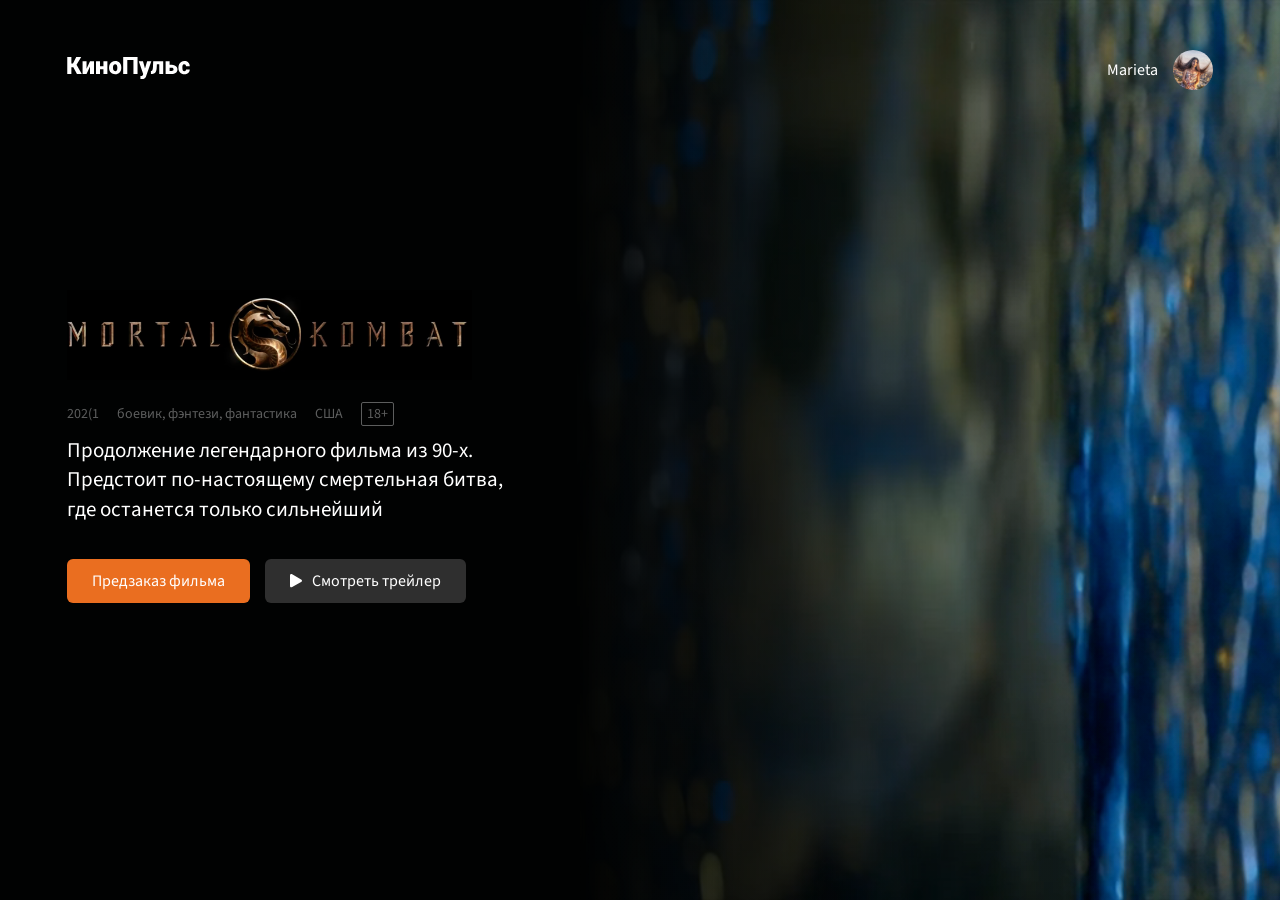
==== index.html @ c6d4533d "Add files via upload" ====
<!DOCTYPE html>
<html lang="en">
<head>
  <meta charset="UTF-8">
  <meta http-equiv="X-UA-Compatible" content="IE=edge">
  <meta name="viewport" content="width=device-width, initial-scale=1.0">
  <title>KinoPlus</title>
  <link rel="preconnect" href="https://fonts.gstatic.com">
  <link href="https://fonts.googleapis.com/css2?family=Source+Sans+Pro&display=swap" rel="stylesheet">
  <link rel="stylesheet" href="css/animate.css">
  <link rel="stylesheet" href="css/normalize.css">
  <link rel="stylesheet" href="css/style.css">
</head>
<body class="animated fadeInRight">
    <div  id="app" class="app">
      <header class="header animated fadeInDown">
        <a href="#" class="logo animated fadeInDown">
          <img src="img/КиноПульс.svg" alt="logo: KinoPlus">
        </a>
        <a href="#" class="user animated fadeInDown">
          <span class="username">Marieta</span>
          <img src="img/2.jpg" alt="userphoto" class="userphoto">
        </a>
      </header>
      <section class="offer animated fadeInLeft">
        <img src="img/film-logo.svg" alt="film-logo" class="film-logo animated fadeInLeft">
        <div class="subtitle">
          <span class="subtitle-elements animated fadeInLeft">202(1</span>
          <span class="subtitle-elements animated fadeInLeft">боевик, фэнтези, фантастика</span>
          <span class="subtitle-elements animated fadeInLeft">США</span>
          <span class="subtitle-elements animated fadeInLeft">18+</span>
        </div>
        <p class="description animated fadeInLeft">Продолжение легендарного фильма из 90-х. Предстоит по-настоящему смертельная битва, где
          останется только сильнейший</p>
        <div class="button-group animated fadeInLeft">
          <button class="first animated fadeInLeft">
            <div>
              Предзаказ фильма
            </div>
          </button>
          <button class="second animated fadeInLeft">
            <img src="img/Vector.svg" alt="logo: play" class="play">
            <div class="button-text">
              Смотреть трейлер
            </div>
          </button>
        </div>
      </section>
    </div>
    <script src="js/jquery-3.6.0.min.js">
    </script>
    <script src="https://code.jquery.com/jquery-3.6.0.min.js"integrity="sha256-/xUj+3OJU5yExlq6GSYGSHk7tPXikynS7ogEvDej/m4=" crossorigin="anonymous">
    </script>
    <script src="js/jquery.vide.min.js"></script>
    <script src="js/main.js"></script>
</body>
</html>
---- css/style.css ----
* {
  box-sizing: border-box;
  font-family: "Source Sans Pro";
  margin: 0;
  padding: 0;
}
body {
  background: #000;
}
.app {
  background: linear-gradient(
    90deg,
    #010202 0%,
    #010202 45%,
    rgba(1, 2, 2, 0.2) 90.9%
  );
  min-height: 100vh;
  color: white;
}
.header {
  width: 90%;
  max-width: 1146px;
  margin: auto;
  margin-bottom: 0;
  padding: 50px 0;
  display: flex;
  justify-content: space-between;
  align-items: center;
}
.logo {
  display: block;
}
.user {
  display: flex;
  align-items: center;
  text-decoration: none;
}
.username {
  font-size: 16px;
  color: #fff;
  line-height: 20px;
  padding-right: 15px;
}
.userphoto {
  width: 40px;
  height: 40px;
  border: none;
  border-radius: 50%;
}
.offer {
  width: 90%;
  max-width: 1146px;
  margin: auto;
  margin-top: 150px;
}
.subtitle {
  color: #e5e5e5;
  opacity: 0.4;
  font-size: 16px;
  line-height: 140%;
  margin-top: 18px;
}
.subtitle-elements {
  margin-right: 15px;
  font-size: 14px;
}
.subtitle-elements:last-child {
  border: 1px solid #e5e5e5;
  padding: 1px 5px;
  border-radius: 2px;
}
.description {
  color: #ffffff;
  font-size: 21px;
  line-height: 140%;
  margin-top: 10px;
  max-width: 460px;
}
.button-group {
  margin-top: 35px;
  font-size: 16px;
  line-height: 140%;
  display: flex;
}
.first {
  background: #ea6e20;
  border: none;
  border-radius: 6px;
  color: #fff;
  margin-right: 15px;
  height: 44px;
  max-width: 203px;
  display: flex;
  align-items: center;
  padding: 12px 25px;
  cursor: pointer;
}
.second {
  background: #2f2f2f;
  border: none;
  border-radius: 6px;
  color: #fff;
  height: 44px;
  max-width: 203px;
  display: flex;
  align-items: center;
  padding: 12px 25px;
  cursor: pointer;
}
.play {
  margin-right: 10px;
}
@media (max-width: 786px) {
  video {
    display: none;
  }
  .app {
    height: auto;
    padding-bottom: 65%;
    background: url(../img/cover-image.jpg) no-repeat bottom center / 50%;
  }

  .offer {
    margin-top: 30px;
    display: flex;
    align-items: center;
    flex-direction: column;
    justify-content: start;
  }
  .description {
    font-size: 16px;
    max-width: 333px;
  }
  .film-logo {
    max-width: 100%;
  }
  .subtitle-elements {
    flex-wrap: wrap;
    margin-bottom: 10px;
  }
}
@media (max-width: 576px) {
  .username,
  .button-text {
    display: none;
  }
  .play {
    margin-right: 0;
  }
}
@media (max-width: 420px) {
  .offer {
    align-items: start;
  }
}
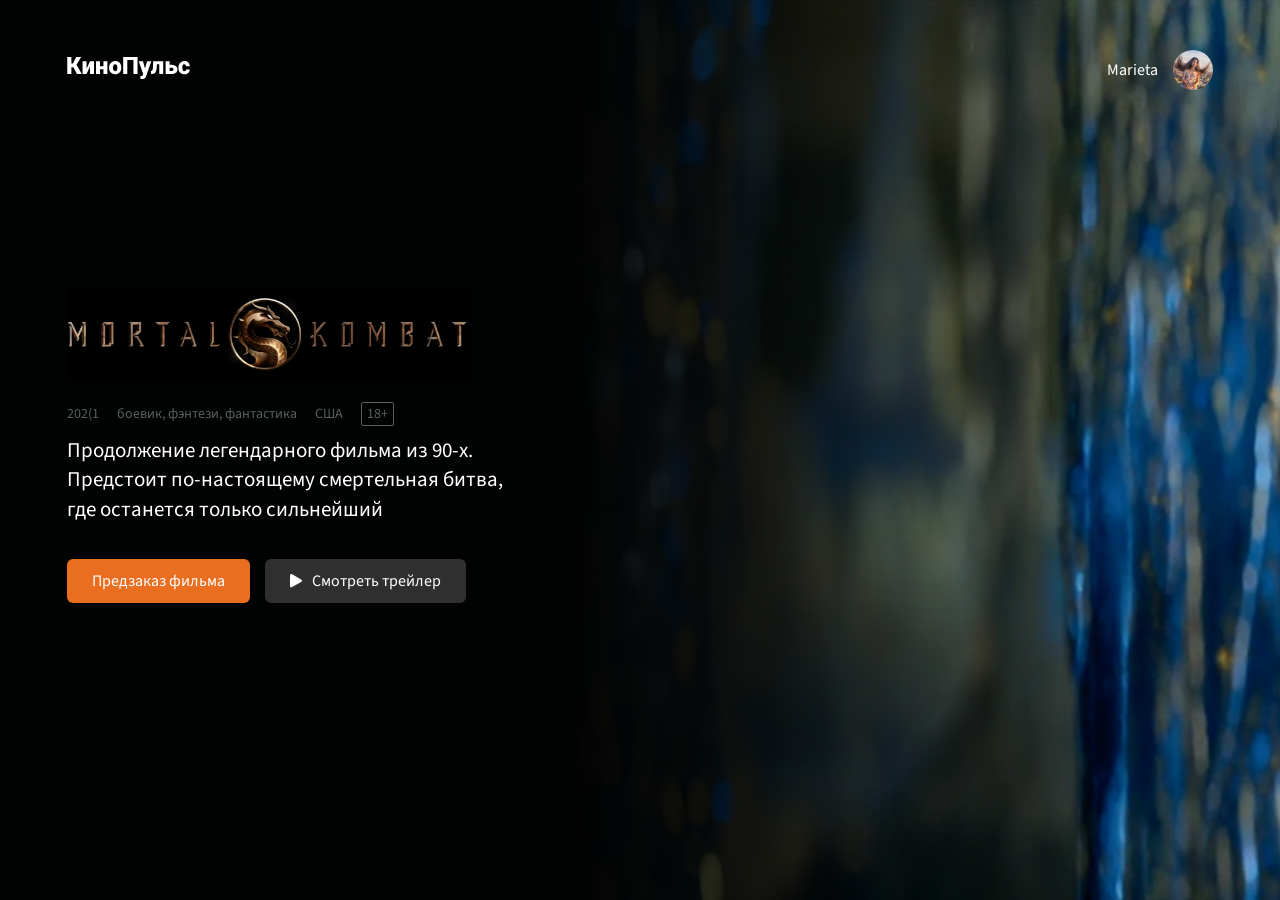
==== commit 1b51c980: "Update index.html" ====
--- a/index.html
+++ b/index.html
@@ -45,6 +45,7 @@
             </div>
           </button>
         </div>
+        <img src="/img/cover-image.jpg" alt="film cover img" class="img">
       </section>
     </div>
     <script src="js/jquery-3.6.0.min.js">
@@ -54,4 +55,4 @@
     <script src="js/jquery.vide.min.js"></script>
     <script src="js/main.js"></script>
 </body>
-</html>+</html>
--- a/css/style.css
+++ b/css/style.css
@@ -3,9 +3,15 @@
   font-family: "Source Sans Pro";
   margin: 0;
   padding: 0;
+  overflow: hidden;
+  overflow-x: hidden;
+  overflow-y: hidden;
 }
 body {
   background: #000;
+}
+.img {
+  display: none;
 }
 .app {
   background: linear-gradient(
@@ -114,10 +120,11 @@
   video {
     display: none;
   }
-  .app {
-    height: auto;
-    padding-bottom: 65%;
-    background: url(../img/cover-image.jpg) no-repeat bottom center / 50%;
+  .img {
+    width: 50%;
+    display: flex;
+    align-items: center;
+    margin-top: 30px;
   }
 
   .offer {
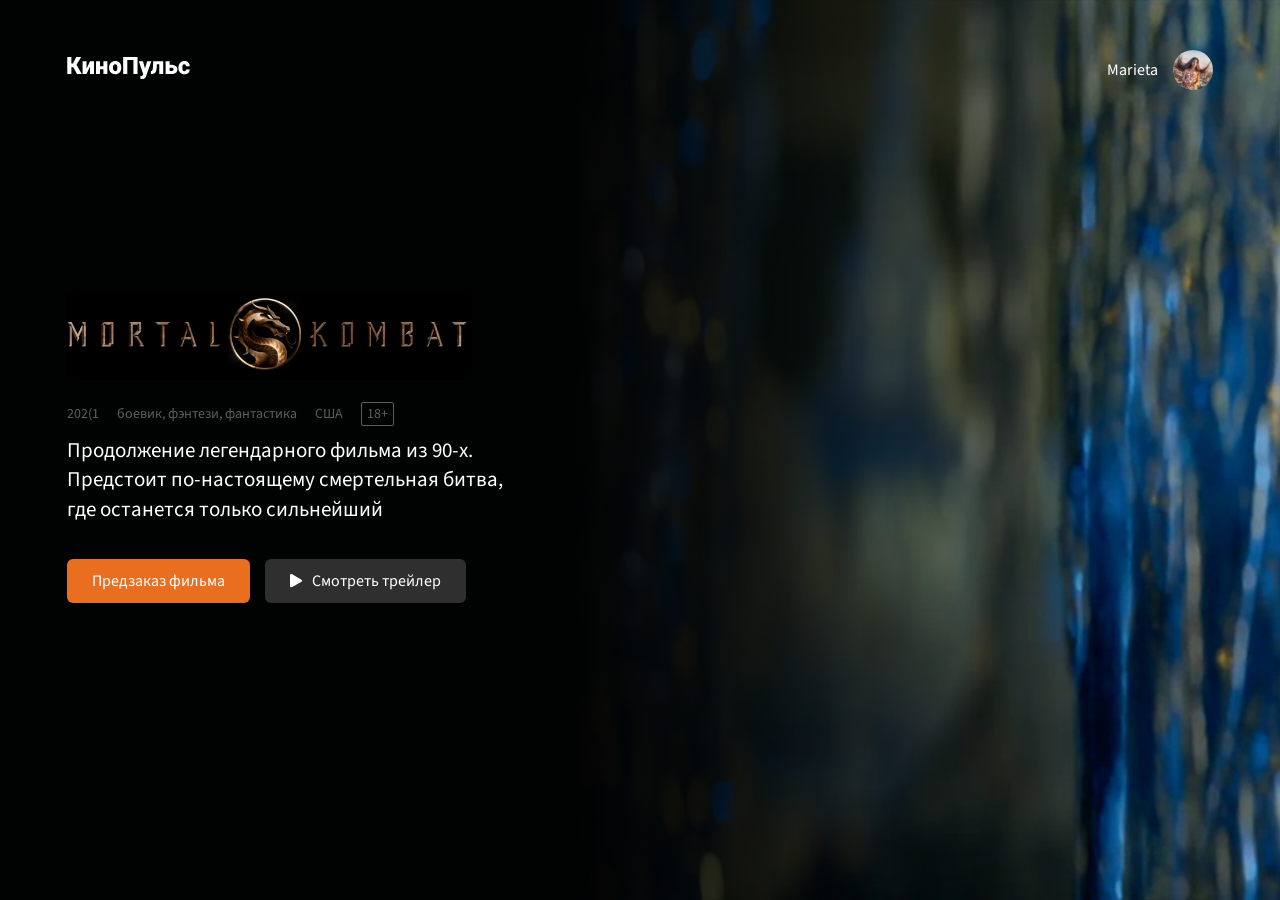
==== commit c707e86b: "Update index.html" ====
--- a/index.html
+++ b/index.html
@@ -45,7 +45,7 @@
             </div>
           </button>
         </div>
-        <img src="/img/cover-image.jpg" alt="film cover img" class="img">
+        <img src="img/cover-image.jpg" alt="film cover img" class="img">
       </section>
     </div>
     <script src="js/jquery-3.6.0.min.js">
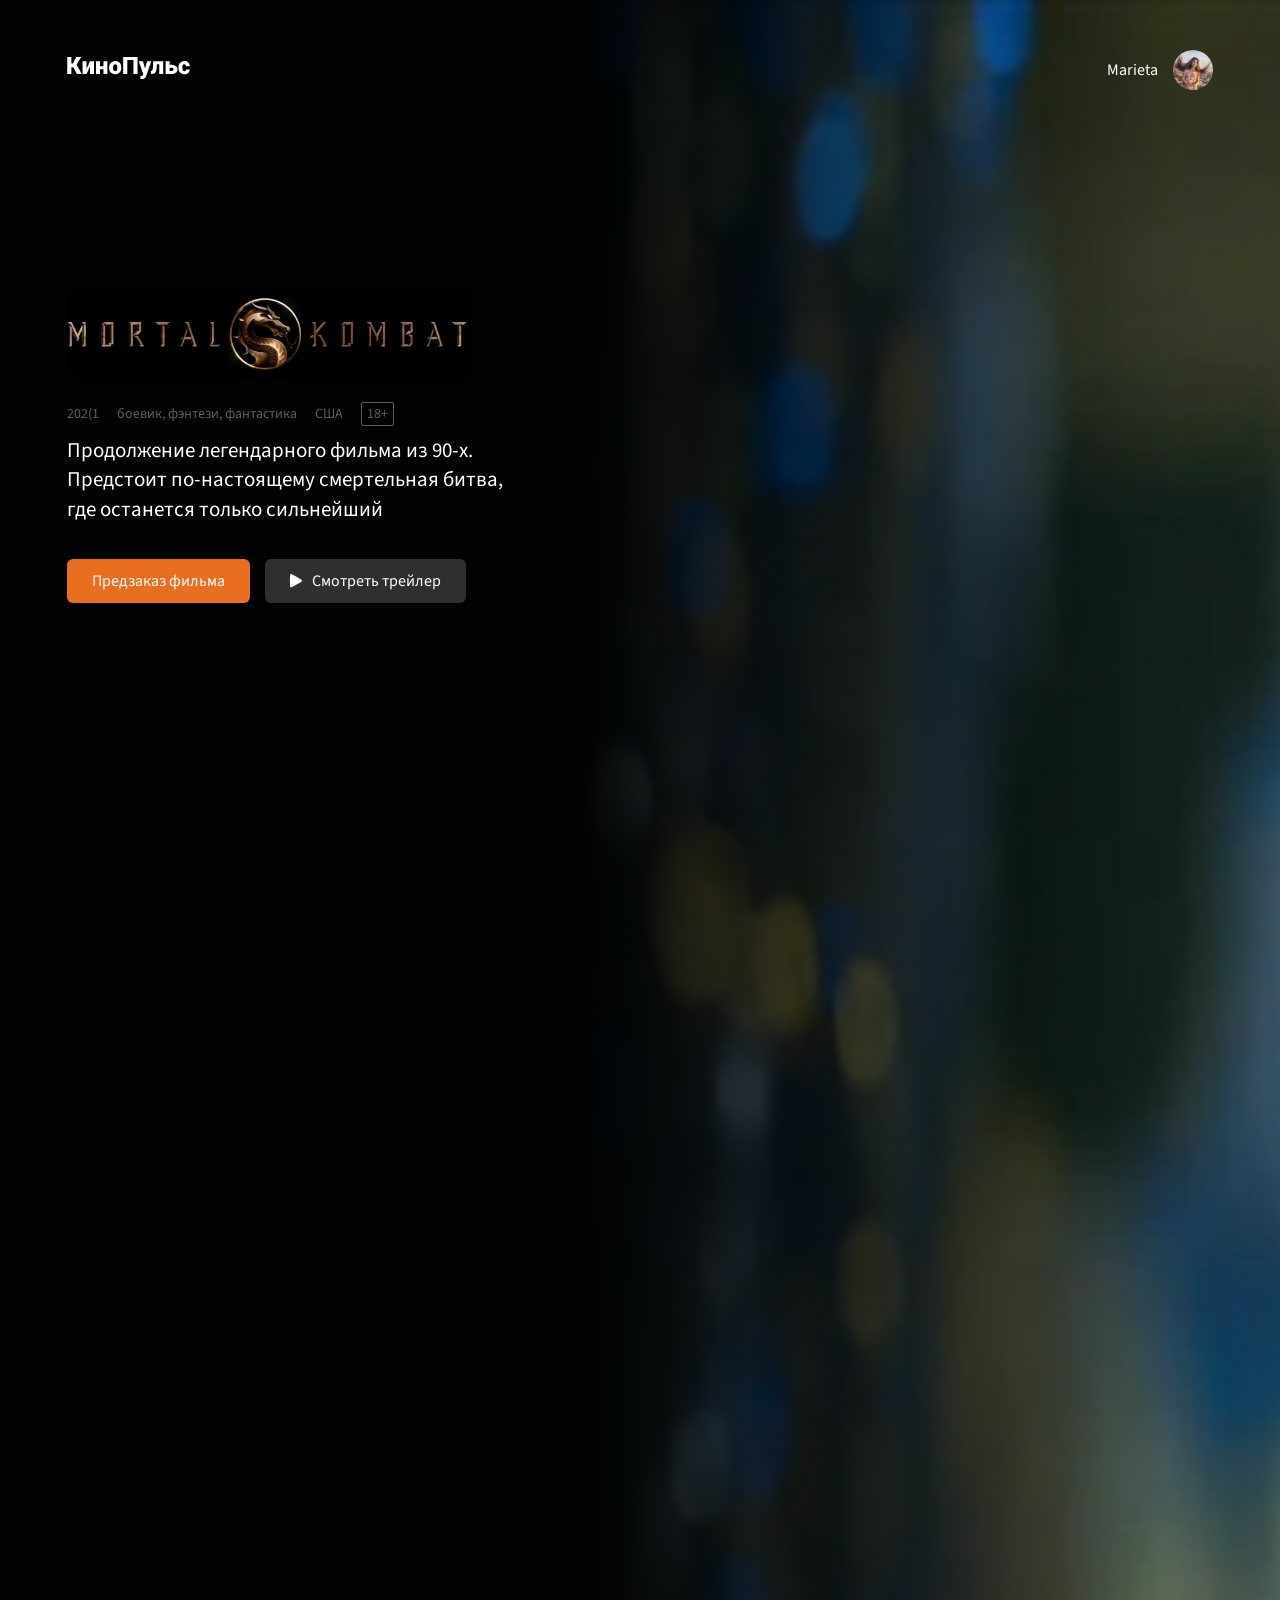
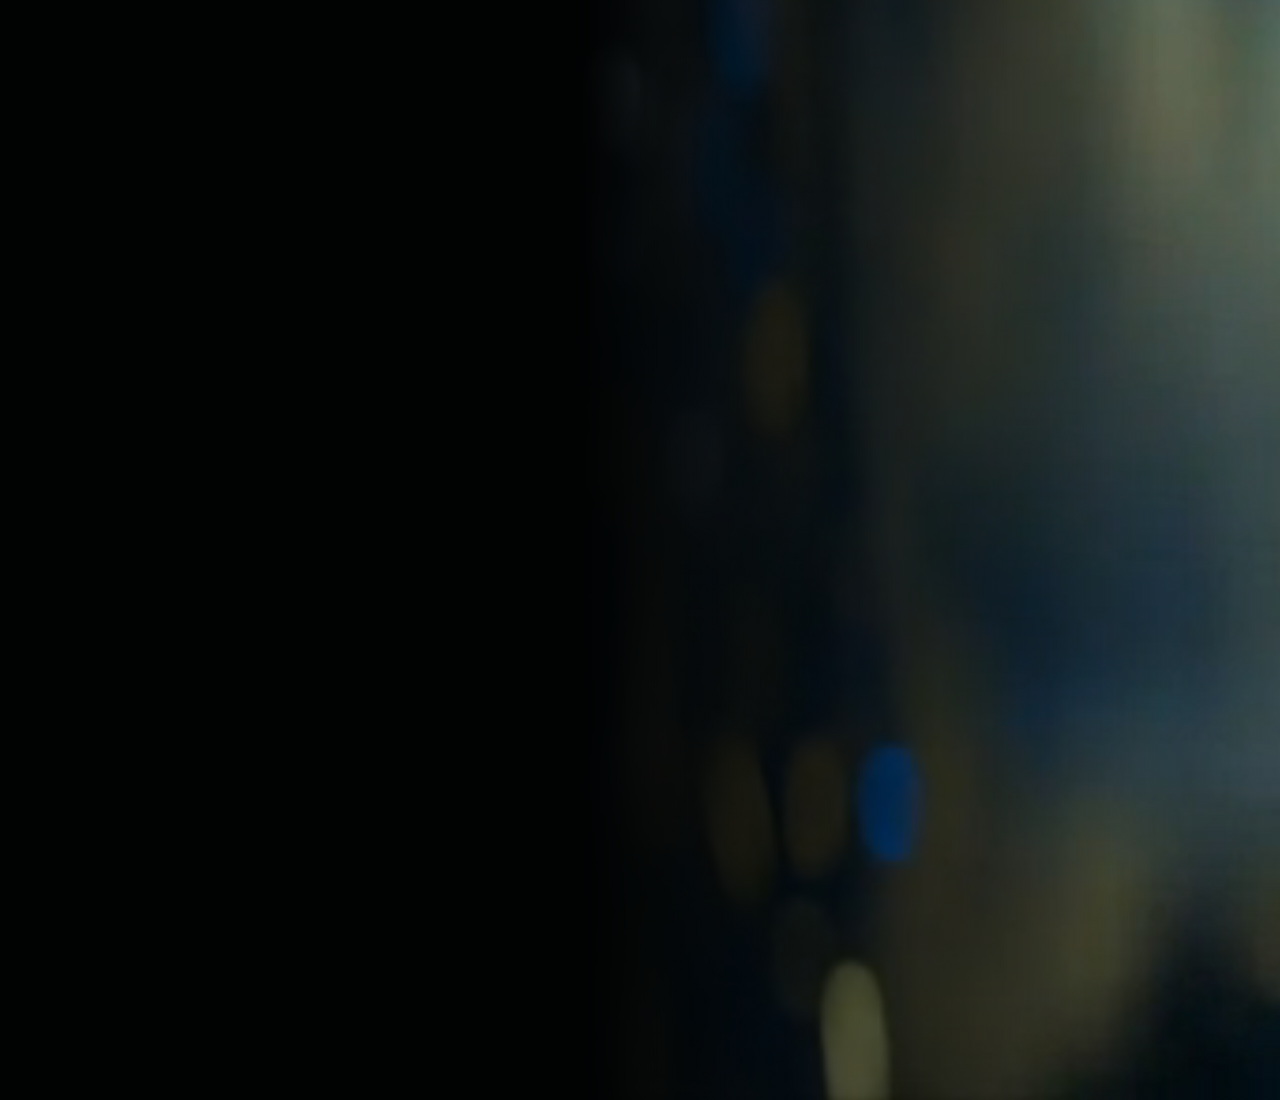
==== commit b3a014a6: "Update index.html" ====
--- a/index.html
+++ b/index.html
@@ -45,8 +45,8 @@
             </div>
           </button>
         </div>
-        <img src="img/cover-image.jpg" alt="film cover img" class="img">
       </section>
+      <img src="img/cover-image.jpg" alt="film cover img" class="img">
     </div>
     <script src="js/jquery-3.6.0.min.js">
     </script>
--- a/css/style.css
+++ b/css/style.css
@@ -20,7 +20,7 @@
     #010202 45%,
     rgba(1, 2, 2, 0.2) 90.9%
   );
-  min-height: 100vh;
+  min-height: 300vh;
   color: white;
 }
 .header {
@@ -124,7 +124,10 @@
     width: 50%;
     display: flex;
     align-items: center;
+    justify-content: center;
+    margin: auto;
     margin-top: 30px;
+    margin-bottom: 50px;
   }
 
   .offer {
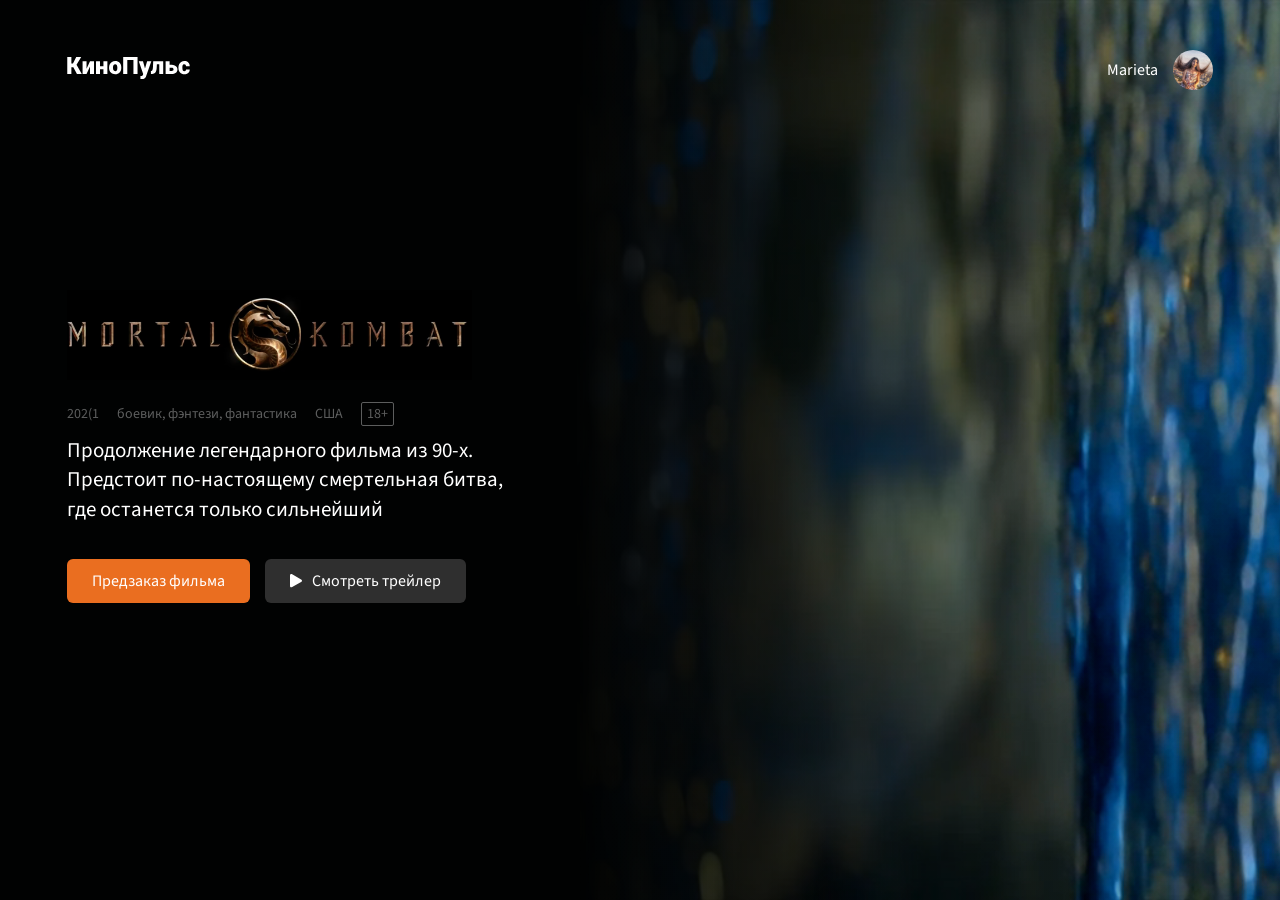
==== commit a3b5601d: "Update index.html" ====
--- a/index.html
+++ b/index.html
@@ -11,7 +11,7 @@
   <link rel="stylesheet" href="css/normalize.css">
   <link rel="stylesheet" href="css/style.css">
 </head>
-<body class="animated fadeInRight">
+<body>
     <div  id="app" class="app">
       <header class="header animated fadeInDown">
         <a href="#" class="logo animated fadeInDown">
@@ -46,7 +46,7 @@
           </button>
         </div>
       </section>
-      <img src="img/cover-image.jpg" alt="film cover img" class="img">
+      <img src="img/cover-image.jpg" alt="film cover img" class="img animated fadeInRight">
     </div>
     <script src="js/jquery-3.6.0.min.js">
     </script>
--- a/css/style.css
+++ b/css/style.css
@@ -3,12 +3,11 @@
   font-family: "Source Sans Pro";
   margin: 0;
   padding: 0;
-  overflow: hidden;
-  overflow-x: hidden;
-  overflow-y: hidden;
+
 }
 body {
   background: #000;
+  max-width: 100%;
 }
 .img {
   display: none;
@@ -20,7 +19,7 @@
     #010202 45%,
     rgba(1, 2, 2, 0.2) 90.9%
   );
-  min-height: 300vh;
+  min-height: 100vh;
   color: white;
 }
 .header {
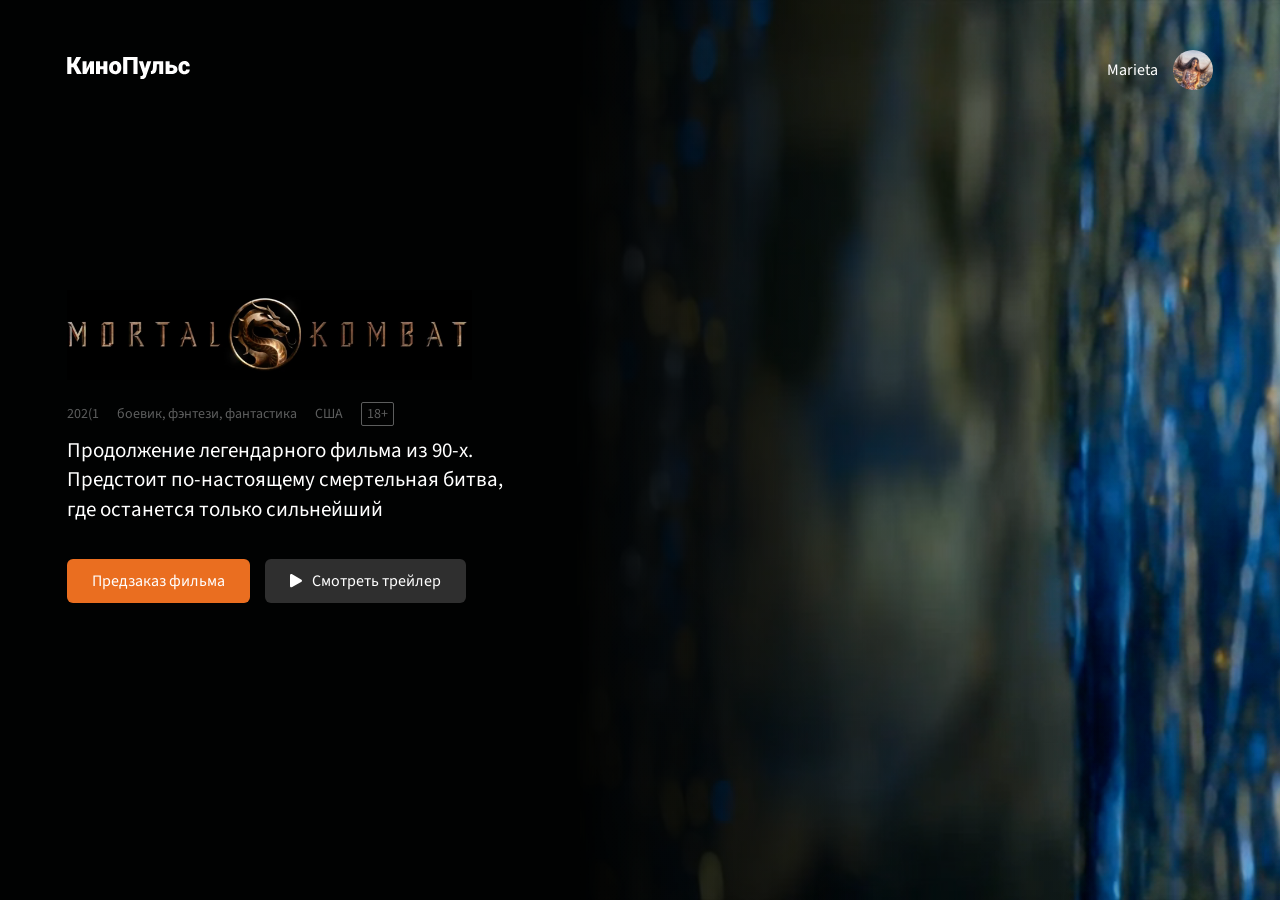
==== commit ed999694: "Add files via upload" ====
--- a/index.html
+++ b/index.html
@@ -7,11 +7,12 @@
   <title>KinoPlus</title>
   <link rel="preconnect" href="https://fonts.gstatic.com">
   <link href="https://fonts.googleapis.com/css2?family=Source+Sans+Pro&display=swap" rel="stylesheet">
+  <link rel="stylesheet" href="css/jquery.fancybox.min.css" />
   <link rel="stylesheet" href="css/animate.css">
   <link rel="stylesheet" href="css/normalize.css">
   <link rel="stylesheet" href="css/style.css">
 </head>
-<body>
+<body class="animated fadeInRight">
     <div  id="app" class="app">
       <header class="header animated fadeInDown">
         <a href="#" class="logo animated fadeInDown">
@@ -38,21 +39,23 @@
               Предзаказ фильма
             </div>
           </button>
-          <button class="second animated fadeInLeft">
+          <a data-fancybox
+              href="https://www.youtube.com/watch?v=NYH2sLid0Zc" class="second  trailer-button animated fadeInLeft">
             <img src="img/Vector.svg" alt="logo: play" class="play">
             <div class="button-text">
               Смотреть трейлер
             </div>
-          </button>
+          </a>
         </div>
       </section>
-      <img src="img/cover-image.jpg" alt="film cover img" class="img animated fadeInRight">
+      <img src="img/cover-image.jpg" alt="film cover img" class="img">
     </div>
     <script src="js/jquery-3.6.0.min.js">
     </script>
     <script src="https://code.jquery.com/jquery-3.6.0.min.js"integrity="sha256-/xUj+3OJU5yExlq6GSYGSHk7tPXikynS7ogEvDej/m4=" crossorigin="anonymous">
     </script>
+    <script src="js/jquery.fancybox.min.js"></script>
     <script src="js/jquery.vide.min.js"></script>
     <script src="js/main.js"></script>
 </body>
-</html>
+</html>
--- a/css/style.css
+++ b/css/style.css
@@ -3,7 +3,6 @@
   font-family: "Source Sans Pro";
   margin: 0;
   padding: 0;
-
 }
 body {
   background: #000;
@@ -112,6 +111,11 @@
   padding: 12px 25px;
   cursor: pointer;
 }
+.trailer-button {
+  color: #fff;
+  text-decoration: none;
+  font-size: 16px;
+}
 .play {
   margin-right: 10px;
 }
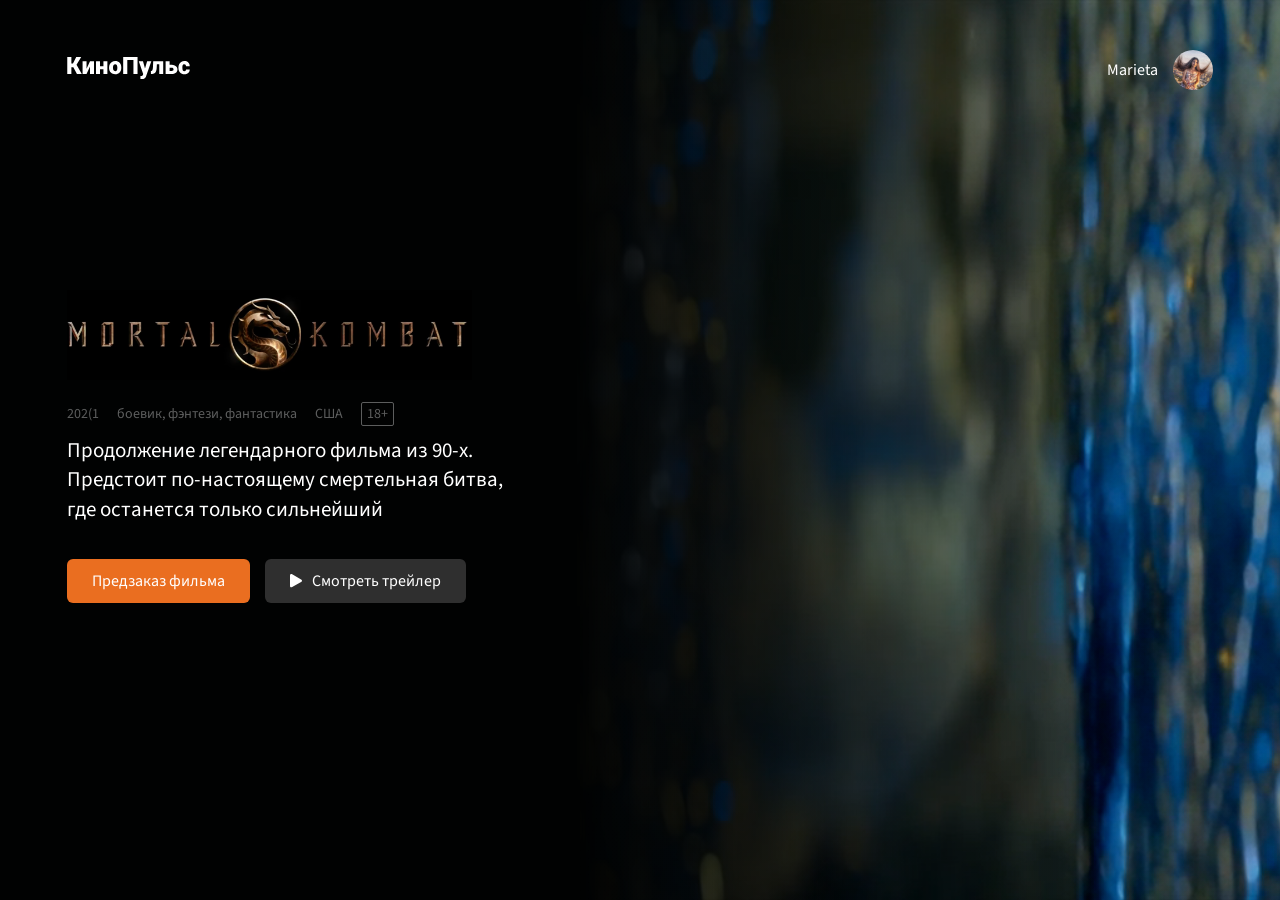
==== commit 522d058a: "Update index.html" ====
--- a/index.html
+++ b/index.html
@@ -7,9 +7,9 @@
   <title>KinoPlus</title>
   <link rel="preconnect" href="https://fonts.gstatic.com">
   <link href="https://fonts.googleapis.com/css2?family=Source+Sans+Pro&display=swap" rel="stylesheet">
+  <link rel="stylesheet" href="css/normalize.css">
   <link rel="stylesheet" href="css/jquery.fancybox.min.css" />
   <link rel="stylesheet" href="css/animate.css">
-  <link rel="stylesheet" href="css/normalize.css">
   <link rel="stylesheet" href="css/style.css">
 </head>
 <body class="animated fadeInRight">
@@ -42,20 +42,19 @@
           <a data-fancybox
               href="https://www.youtube.com/watch?v=NYH2sLid0Zc" class="second  trailer-button animated fadeInLeft">
             <img src="img/Vector.svg" alt="logo: play" class="play">
-            <div class="button-text">
+            <span class="button-text">
               Смотреть трейлер
-            </div>
+            </span>
           </a>
         </div>
       </section>
       <img src="img/cover-image.jpg" alt="film cover img" class="img">
     </div>
-    <script src="js/jquery-3.6.0.min.js">
-    </script>
+    <script src="js/jquery-3.6.0.min.js"></script>
+    <script src="js/jquery.fancybox.min.js"></script>
     <script src="https://code.jquery.com/jquery-3.6.0.min.js"integrity="sha256-/xUj+3OJU5yExlq6GSYGSHk7tPXikynS7ogEvDej/m4=" crossorigin="anonymous">
     </script>
-    <script src="js/jquery.fancybox.min.js"></script>
     <script src="js/jquery.vide.min.js"></script>
     <script src="js/main.js"></script>
 </body>
-</html>+</html>
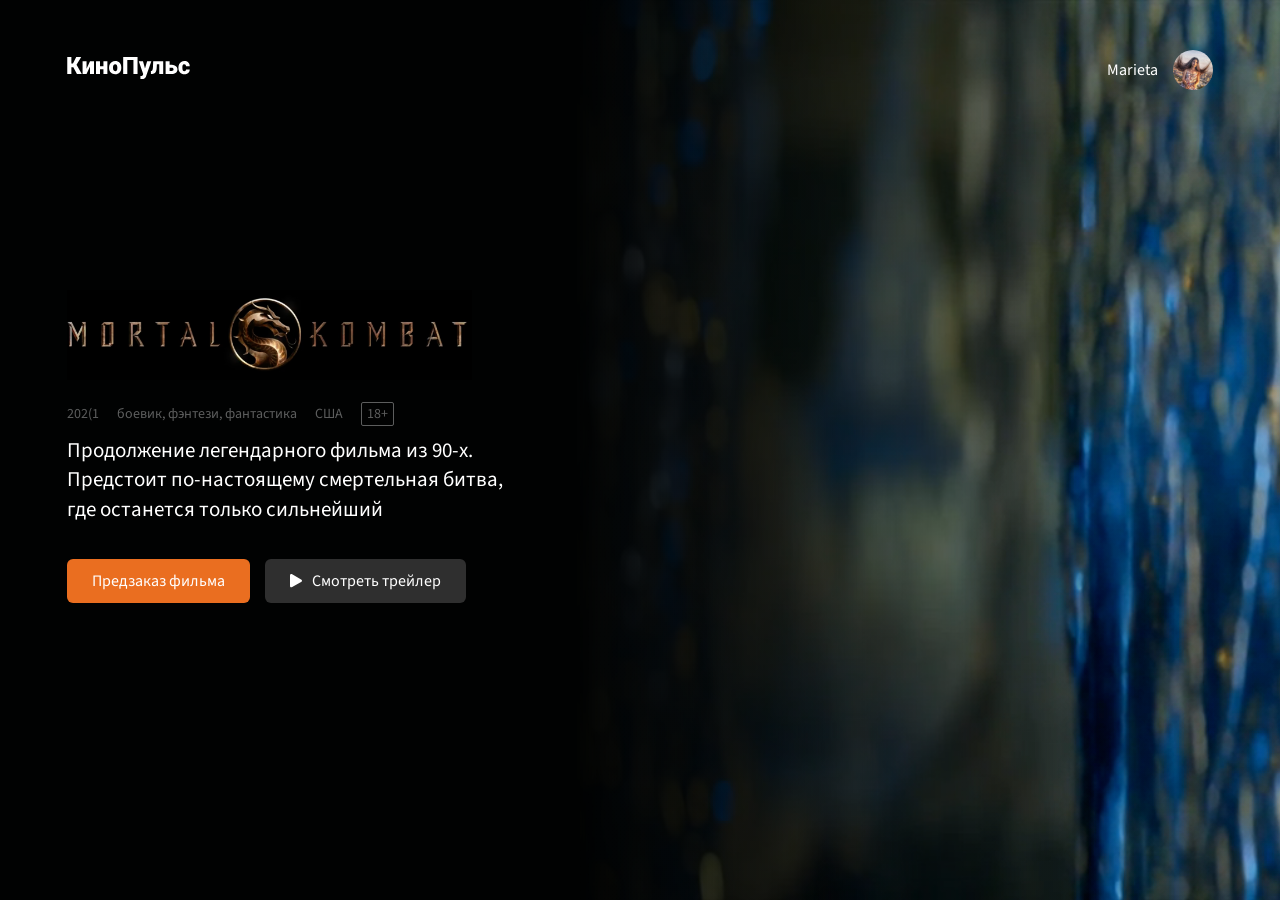
==== commit 09d592a8: "Update index.html" ====
--- a/index.html
+++ b/index.html
@@ -12,7 +12,7 @@
   <link rel="stylesheet" href="css/animate.css">
   <link rel="stylesheet" href="css/style.css">
 </head>
-<body class="animated fadeInRight">
+<body>
     <div  id="app" class="app">
       <header class="header animated fadeInDown">
         <a href="#" class="logo animated fadeInDown">
@@ -48,7 +48,7 @@
           </a>
         </div>
       </section>
-      <img src="img/cover-image.jpg" alt="film cover img" class="img">
+      <img src="img/cover-image.jpg" alt="film cover img" class="img animated fadeInRight">
     </div>
     <script src="js/jquery-3.6.0.min.js"></script>
     <script src="js/jquery.fancybox.min.js"></script>
